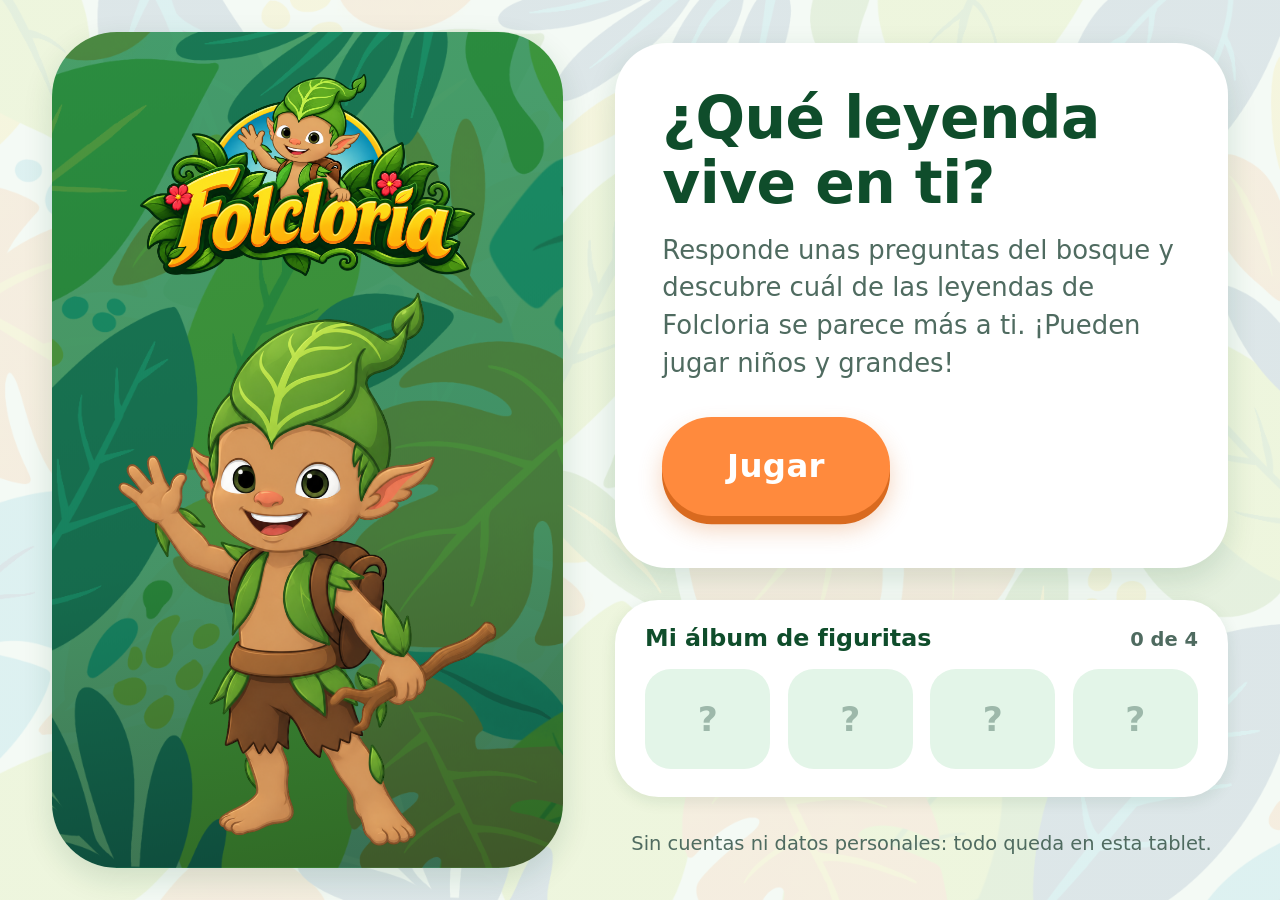
==== index.html @ a10d9052 "Rename entry file to index.html" ====
<!DOCTYPE html>
<html lang="es">
<head>
  <meta charset="utf-8">
  <meta name="viewport" content="width=device-width, initial-scale=1, maximum-scale=1, user-scalable=no, viewport-fit=cover">
  <title>¿Qué leyenda vive en ti? · Folcloria</title>
  <meta name="description" content="Responde unas preguntas del bosque y descubre qué leyenda de Folcloria vive en ti.">
  <meta name="theme-color" content="#1f8a4c">
  <!-- Tablet: al agregar a la pantalla de inicio se abre a pantalla completa -->
  <meta name="apple-mobile-web-app-capable" content="yes">
  <meta name="mobile-web-app-capable" content="yes">
  <meta name="apple-mobile-web-app-status-bar-style" content="black-translucent">
  <meta name="apple-mobile-web-app-title" content="Folcloria">
  <link rel="stylesheet" href="style.css">
</head>
<body>
  <div id="app">
    <main id="screen" class="screen" aria-live="polite"></main>

    <!-- Confirmación para salir (en vez del cuadro nativo del navegador) -->
    <div class="modal" id="modal" hidden>
      <div class="modal-card" role="dialog" aria-modal="true" aria-labelledby="modalTitle">
        <h2 id="modalTitle">¿Salir del juego?</h2>
        <p>Se perderá este turno.</p>
        <div class="btn-row">
          <button class="btn btn-secondary" data-act="exit-no">Seguir jugando</button>
          <button class="btn btn-primary" data-act="exit-yes">Salir</button>
        </div>
      </div>
    </div>

    <div class="toast" id="toast" role="status" aria-live="polite"></div>
  </div>

  <!-- Aviso si la tablet está en vertical -->
  <div id="rotate" role="alert">
    <div class="rot-icon" aria-hidden="true">🔄</div>
    <h2>Gira la tablet</h2>
    <p>Este juego se juega con la pantalla en horizontal.</p>
  </div>

  <script src="script.js"></script>
</body>
</html>
---- style.css ----
/* ==========================================================
   FOLCLORIA — Juego "¿Qué leyenda vive en ti?"  ·  versión TABLET HORIZONTAL
   Misma identidad visual del app (verde, azul, amarillo y naranja).
   Todo el tamaño se calcula en "rem", y el rem se ajusta al tamaño de la pantalla
   (ver html { font-size }), así el juego se ve bien de 1024×768 a 1366×1024.
   ========================================================== */
:root {
  --green-900: #0f4d2b;
  --green-700: #1a7a43;
  --green-600: #1f8a4c;
  --green-100: #e3f5e8;
  --blue: #2a9fd6;
  --blue-100: #def2fb;
  --yellow: #ffc93c;
  --yellow-100: #fff4cf;
  --orange: #ff8a3d;
  --orange-100: #ffe6d3;
  --ink: #17332a;
  --ink-soft: #4f6b60;
  --bg: #f4faf5;
  --card: #ffffff;
  --shadow: 0 .5rem 1.4rem rgba(15, 77, 43, .14);
  --shadow-sm: 0 .2rem .7rem rgba(15, 77, 43, .10);
  --sat: env(safe-area-inset-top, 0px);
  --sab: env(safe-area-inset-bottom, 0px);
  --sal: env(safe-area-inset-left, 0px);
  --sar: env(safe-area-inset-right, 0px);
  --font: -apple-system, BlinkMacSystemFont, "SF Pro Rounded", "Nunito", "Segoe UI", Roboto, system-ui, sans-serif;
}

/* 1rem ≈ 19.7px en una tablet de 1180×820; escala con la pantalla */
html { font-size: clamp(14px, min(2.4vh, 1.7vw), 26px); }
* { box-sizing: border-box; -webkit-tap-highlight-color: transparent; }
html, body { margin: 0; height: 100%; background: var(--green-700); }
body {
  font-family: var(--font); color: var(--ink); -webkit-text-size-adjust: 100%; -webkit-font-smoothing: antialiased;
  overscroll-behavior: none; touch-action: manipulation;
  user-select: none; -webkit-user-select: none; -webkit-touch-callout: none;
}
input { user-select: text; -webkit-user-select: text; }
img { max-width: 100%; display: block; -webkit-user-drag: none; }
button, input { font: inherit; color: inherit; }
button { cursor: pointer; }
h1, h2, h3, p { margin: 0; }

#app { position: fixed; inset: 0; background: var(--bg); overflow: hidden; }
/* Fondo con el brand pattern (se activa desde script.js si el archivo existe) */
#app.has-pattern { background-image: linear-gradient(var(--veil), var(--veil)), var(--pattern); background-size: cover; background-position: center; }

.screen {
  position: absolute; inset: 0; overflow-x: hidden; overflow-y: auto; display: flex; flex-direction: column;
  padding: calc(var(--sat) + 1.5rem) calc(var(--sar) + 2.4rem) calc(var(--sab) + 1.5rem) calc(var(--sal) + 2.4rem);
}
.screen > * { min-width: 0; min-height: 0; }
.screen.in { animation: viewIn .35s ease both; }
@keyframes viewIn { from { opacity: 0; transform: translateY(.8rem); } to { opacity: 1; transform: none; } }
@media (prefers-reduced-motion: reduce) { * { animation: none !important; transition: none !important; scroll-behavior: auto !important; } }

/* ---------- Imágenes con reserva ---------- */
.ph-wrap { position: relative; }
.ph-wrap img { width: 100%; height: 100%; object-fit: contain; }
.ph-label { display: none; }
.ph-wrap.missing {
  display: flex; align-items: center; justify-content: center; text-align: center;
  border: .15rem dashed rgba(31, 138, 76, .45); border-radius: 1rem; padding: .6rem;
  background: repeating-linear-gradient(45deg, rgba(31, 138, 76, .06) 0 .7rem, rgba(42, 159, 214, .06) .7rem 1.4rem);
}
.ph-wrap.missing img { display: none; }
.ph-wrap.missing .ph-label { display: block; font-size: .75rem; font-weight: 800; color: var(--green-700); line-height: 1.3; }

/* ---------- Botones ---------- */
.btn {
  display: inline-flex; align-items: center; justify-content: center; gap: .5rem;
  min-height: 3.7rem; padding: 0 2rem; border: 0; border-radius: 999px;
  font-weight: 900; font-size: 1.2rem; letter-spacing: .01em; transition: transform .15s ease, box-shadow .15s ease;
}
.btn:active { transform: scale(.97); }
.btn-primary { background: var(--orange); color: #fff; box-shadow: 0 .38rem 0 #d96a1f, 0 .6rem 1.1rem rgba(217, 106, 31, .3); margin-bottom: .38rem; }
.btn-primary:active { box-shadow: 0 .12rem 0 #d96a1f; transform: translateY(.25rem); }
.btn-secondary { background: #fff; color: var(--green-700); border: .16rem solid var(--green-600); }
.btn-ghost { background: transparent; color: var(--green-700); min-height: 3rem; font-size: 1.05rem; }
.btn.block-btn { width: 100%; }
.btn-row { display: flex; gap: 1rem; }
.btn-row .btn { flex: 1; padding: 0 1rem; white-space: nowrap; }

.card { background: var(--card); border-radius: 2.4rem; box-shadow: var(--shadow); padding: 2rem 2.2rem; }
.center { text-align: center; }
.fine { color: var(--ink-soft); font-size: .9rem; line-height: 1.4; text-align: center; }
.icon-btn {
  width: 3.4rem; height: 3.4rem; flex: none; border-radius: 50%; border: 0; background: #fff; box-shadow: var(--shadow-sm);
  font-size: 1.6rem; line-height: 1; color: var(--green-700); font-weight: 900;
}

/* ---------- Dos columnas ---------- */
.land { flex: 1; display: grid; grid-template-columns: 5fr 6fr; gap: 2.4rem; min-height: 0; }
.hero-panel {
  position: relative; overflow: hidden; min-height: 0; border-radius: 3rem; padding: 1.6rem 2rem 1rem;
  display: flex; flex-direction: column; align-items: center; gap: .4rem; box-shadow: var(--shadow);
  background: linear-gradient(170deg, var(--green-600) 0%, var(--green-700) 60%, var(--green-900) 100%);
}
#app.has-pattern .hero-panel {
  background-image: linear-gradient(170deg, rgba(31, 138, 76, var(--hero-a)) 0%, rgba(26, 122, 67, var(--hero-a)) 60%, rgba(15, 77, 43, var(--hero-a)) 100%), var(--pattern);
  background-size: cover, cover; background-position: center, center top;
}
.hero-panel .logo { width: min(82%, 25rem); aspect-ratio: 16 / 8; flex: none; }
.hero-panel .mascot { flex: 1; min-height: 0; width: 100%; }
.hero-panel .missing { border-color: rgba(255, 255, 255, .6); background: rgba(255, 255, 255, .1); }
.hero-panel .missing .ph-label { color: #fff; }

/* ---------- INTRO ---------- */
.intro-right { display: flex; flex-direction: column; justify-content: center; gap: 1.5rem; }
.intro-right .card h1 { font-size: 2.7rem; font-weight: 900; color: var(--green-900); letter-spacing: -.01em; line-height: 1.1; }
.intro-right .card p { margin: .8rem 0 1.6rem; color: var(--ink-soft); line-height: 1.45; font-size: 1.2rem; }
.album { background: #fff; border-radius: 2rem; box-shadow: var(--shadow-sm); padding: 1.1rem 1.4rem 1.3rem; }
.album h3 { font-size: 1.1rem; font-weight: 900; color: var(--green-900); display: flex; justify-content: space-between; align-items: baseline; }
.album h3 small { color: var(--ink-soft); font-weight: 700; font-size: .9rem; }
.slots { display: grid; grid-template-columns: repeat(4, 1fr); gap: .8rem; margin-top: .8rem; }
.slot { aspect-ratio: 1.25; border-radius: 1.2rem; background: var(--green-100); display: grid; place-items: center; font-size: 1.6rem; font-weight: 900; color: #9db8aa; overflow: hidden; }
.slot.on { background: var(--yellow-100); box-shadow: inset 0 0 0 .2rem var(--yellow); }
.slot .ph-wrap { width: 100%; height: 100%; padding: .2rem; }
.slot .ph-wrap.missing { font-size: 0; border: 0; background: none; padding: 0; }

/* ---------- SETUP (centrado y grande) ---------- */
.setup { flex: 1; display: flex; flex-direction: column; min-height: 0; }
.setup > .icon-btn { align-self: flex-start; }
.setup-wrap { flex: 1; min-height: 0; display: grid; place-items: center; }
.setup-card {
  width: min(48rem, 100%); background: #fff; border-radius: 3rem; box-shadow: var(--shadow); padding: 2rem 2.8rem 2.2rem;
  display: flex; flex-direction: column; gap: 1.3rem; text-align: center;
}
.setup-card h1 { font-size: 2.8rem; font-weight: 900; color: var(--green-900); letter-spacing: -.01em; line-height: 1.1; }
.field { display: flex; flex-direction: column; gap: .55rem; text-align: left; }
.field > span { font-weight: 800; font-size: 1.2rem; color: var(--ink-soft); }
.pname {
  width: 100%; height: 4.4rem; border-radius: 1.3rem; border: .17rem solid var(--green-100); background: var(--green-100);
  padding: 0 1.3rem; font-size: 1.6rem; font-weight: 800; color: var(--ink); text-align: center;
}
.pname:focus { outline: none; border-color: var(--green-600); background: #fff; }
.pname::placeholder { color: #8aa498; font-weight: 700; }
.seg { display: grid; grid-template-columns: minmax(0, 1fr) minmax(0, 1fr); gap: .9rem; }
.seg button {
  min-height: 5.6rem; border-radius: 1.5rem; border: .17rem solid var(--green-100); background: #fff; color: var(--ink-soft);
  font-weight: 900; font-size: 1.5rem; line-height: 1.15; padding: .5rem .8rem;
}
.seg button small { display: block; font-weight: 700; font-size: 1rem; opacity: .85; margin-top: .25rem; }
.seg button.on { border-color: var(--green-600); background: var(--green-600); color: #fff; }
.opt { display: flex; align-items: center; justify-content: center; gap: .8rem; background: var(--blue-100); color: #0d5a7d; border-radius: 1.2rem; padding: .8rem 1.2rem; font-weight: 700; font-size: 1.05rem; line-height: 1.25; text-align: left; }
.opt input { width: 1.7rem; height: 1.7rem; accent-color: var(--green-600); flex: none; }
.btn-xl { min-height: 4.6rem; font-size: 1.5rem; padding: 0 3rem; }

/* ---------- PREGUNTAS ---------- */
.qscreen { flex: 1; display: flex; flex-direction: column; gap: 1.2rem; min-height: 0; }
.qtop { display: flex; align-items: center; gap: 1.6rem; }
.dots { flex: 1; display: flex; gap: .6rem; justify-content: center; max-width: 42rem; margin: 0 auto; }
.dot { flex: 1; height: .85rem; border-radius: 999px; background: #cfe3d6; transition: background .3s ease; }
.dot.done { background: var(--green-600); }
.dot.now { background: var(--yellow); box-shadow: 0 0 0 .15rem #fff, 0 0 0 .3rem var(--yellow); }
.who { display: flex; align-items: center; gap: .5rem; font-weight: 800; font-size: 1.1rem; color: var(--ink-soft); min-width: 8rem; justify-content: flex-end; }
.who span:last-child { max-width: 11rem; overflow: hidden; text-overflow: ellipsis; white-space: nowrap; }
.qbody { flex: 1; min-height: 0; display: grid; grid-template-columns: 4fr 7fr; gap: 2.2rem; }
.qleft { display: flex; flex-direction: column; gap: .8rem; min-height: 0; }
.qcard {
  position: relative; flex: 1; min-height: 0; display: flex; flex-direction: column; justify-content: center;
  background: var(--yellow-100); border-radius: 2.4rem; padding: 1.6rem 1.8rem; box-shadow: var(--shadow-sm);
}
.qhead { display: flex; align-items: center; justify-content: space-between; gap: 1rem; margin-bottom: 1rem; }
.qcard .n { background: var(--orange); color: #fff; font-weight: 900; font-size: .9rem; padding: .25rem .8rem; border-radius: 999px; }
.qcard h2 { font-size: 2.2rem; font-weight: 900; color: var(--green-900); line-height: 1.2; }
.speak { flex: none; width: 3.4rem; height: 3.4rem; border-radius: 50%; border: 0; background: #fff; box-shadow: var(--shadow-sm); font-size: 1.5rem; }
.qmascot { height: 16vh; max-width: 100%; object-fit: contain; align-self: flex-start; margin-left: .6rem; flex: none; }
.answers { display: grid; grid-template-columns: 1fr 1fr; grid-template-rows: 1fr 1fr; gap: 1.2rem; min-height: 0; }
.ans {
  display: flex; flex-direction: column; align-items: center; justify-content: center; gap: .6rem; text-align: center;
  padding: 1rem 1.4rem; border-radius: 2.2rem; border: .22rem solid #fff; min-height: 0;
  font-weight: 900; font-size: 1.45rem; line-height: 1.2; color: var(--green-900); box-shadow: var(--shadow-sm);
  transition: transform .15s ease, border-color .15s ease, background .15s ease;
}
.ans:nth-child(1) { background: var(--blue-100); }
.ans:nth-child(2) { background: var(--yellow-100); }
.ans:nth-child(3) { background: var(--green-100); }
.ans:nth-child(4) { background: var(--orange-100); }
.ans .em { font-size: 3.6rem; line-height: 1; }
.ans:active { transform: scale(.97); }
.ans.chosen { border-color: var(--green-600); background: #fff; transform: scale(1.03); box-shadow: 0 0 0 .3rem rgba(31, 138, 76, .25); }
.answers.locked { pointer-events: none; }
.answers.locked .ans:not(.chosen) { opacity: .45; }
/* modo Explorador: todo más grande */
.kid .qcard h2 { font-size: 2.4rem; }
.kid .ans { font-size: 1.65rem; }
.kid .ans .em { font-size: 4.6rem; }

/* ---------- RESULTADO ---------- */
.rscreen { flex: 1; display: grid; grid-template-columns: 5fr 7fr; gap: 2.2rem; min-height: 0; }
.rleft { display: flex; flex-direction: column; align-items: center; gap: .7rem; min-height: 0; }
.badge { flex: none; background: var(--orange-100); color: #8a3d00; font-weight: 800; font-size: 1rem; padding: .35rem 1rem; border-radius: 999px; }
.res-art {
  flex: 1; min-height: 0; width: 100%; border-radius: 2.6rem; padding: .5rem; overflow: hidden;
  background: radial-gradient(circle at 50% 40%, #fff, var(--bgc, var(--green-100))); box-shadow: var(--shadow);
}
/* Con el brand pattern: fondo con textura tintada con el color de la leyenda */
#app.has-pattern .res-art {
  background-image: linear-gradient(rgba(255, 255, 255, .42), rgba(255, 255, 255, .42)), linear-gradient(var(--bgc, var(--green-100)), var(--bgc, var(--green-100))), var(--pattern);
  background-size: cover; background-position: center; background-blend-mode: normal, soft-light, normal;
}
.res-art.missing { border-radius: 2.6rem; }
.res-title { text-align: center; flex: none; }
.res-title .pre { color: var(--ink-soft); font-weight: 800; font-size: 1.1rem; }
.res-title h1 { font-size: 2.7rem; font-weight: 900; color: var(--green-900); letter-spacing: -.01em; line-height: 1.05; margin-top: .1rem; }
.res-title p { color: var(--ink-soft); font-weight: 700; font-size: 1.15rem; margin-top: .25rem; }
.actions { width: 100%; margin-top: auto; display: grid; gap: .8rem; flex: none; }
.actions .btn + .btn { margin-top: 0; }
.rright {
  min-height: 0; overflow-y: auto; padding: .3rem; margin: -.3rem;
  display: grid; grid-template-columns: 1fr 1fr; grid-auto-rows: minmax(min-content, 1fr); gap: 1rem; align-content: stretch;
}
.block { background: #fff; border-radius: 1.8rem; padding: 1.1rem 1.3rem; box-shadow: var(--shadow-sm); min-height: 0; }
.block h2 { font-size: 1.2rem; font-weight: 900; color: var(--green-900); display: flex; align-items: center; gap: .5rem; }
.block p { margin-top: .5rem; line-height: 1.4; color: var(--ink-soft); font-size: 1.05rem; }
.b-yellow { background: var(--yellow-100); }
.b-blue { background: var(--blue-100); }
.b-green { background: var(--green-100); }
.b-orange { background: var(--orange-100); }
.mix { display: grid; gap: .55rem; margin-top: .7rem; }
.mrow { display: grid; grid-template-columns: 5.6rem 1fr 2.8rem; align-items: center; gap: .6rem; font-size: .95rem; font-weight: 800; color: var(--ink); }
.mrow .bar { height: .9rem; border-radius: 999px; background: #e8f0ea; overflow: hidden; }
.mrow .bar i { display: block; height: 100%; border-radius: 999px; background: var(--c); width: 0; transition: width .9s cubic-bezier(.2, .8, .2, 1); }
.mrow b { text-align: right; color: var(--ink-soft); font-size: .9rem; }
.friend { display: flex; align-items: center; gap: .9rem; margin-top: .6rem; }
.friend .thumb { width: 5rem; height: 5rem; border-radius: 1.4rem; background: #fff; flex: none; padding: .3rem; }
.friend p { margin: 0; }

/* ---------- Confirmación, aviso y toast ---------- */
.modal { position: absolute; inset: 0; z-index: 80; background: rgba(10, 40, 25, .55); display: grid; place-items: center; padding: 2rem; animation: viewIn .2s ease both; }
.modal[hidden] { display: none; }
.modal-card { background: #fff; border-radius: 2.4rem; padding: 2.2rem 2.4rem; width: min(34rem, 100%); text-align: center; box-shadow: 0 1.5rem 4rem rgba(0, 0, 0, .35); }
.modal-card h2 { font-size: 2rem; font-weight: 900; color: var(--green-900); }
.modal-card p { color: var(--ink-soft); font-size: 1.2rem; margin: .5rem 0 1.6rem; }
.toast {
  position: absolute; left: 50%; bottom: calc(var(--sab) + 1.6rem); z-index: 90; transform: translate(-50%, 1rem); opacity: 0; pointer-events: none;
  background: var(--green-900); color: #fff; font-weight: 800; font-size: 1.05rem; padding: .8rem 1.4rem; border-radius: 999px; transition: .25s ease; white-space: nowrap;
}
.toast.show { opacity: 1; transform: translate(-50%, 0); }

#rotate {
  display: none; position: fixed; inset: 0; z-index: 200; flex-direction: column; align-items: center; justify-content: center; text-align: center;
  padding: 2rem; color: #fff; background: linear-gradient(170deg, var(--green-600), var(--green-900));
}
#rotate .rot-icon { font-size: 5rem; margin-bottom: 1rem; }
#rotate h2 { font-size: 2.2rem; font-weight: 900; }
#rotate p { font-size: 1.2rem; margin-top: .6rem; opacity: .9; }
@media (orientation: portrait) { #rotate { display: flex; } }

:focus-visible { outline: .2rem solid var(--blue); outline-offset: .15rem; }
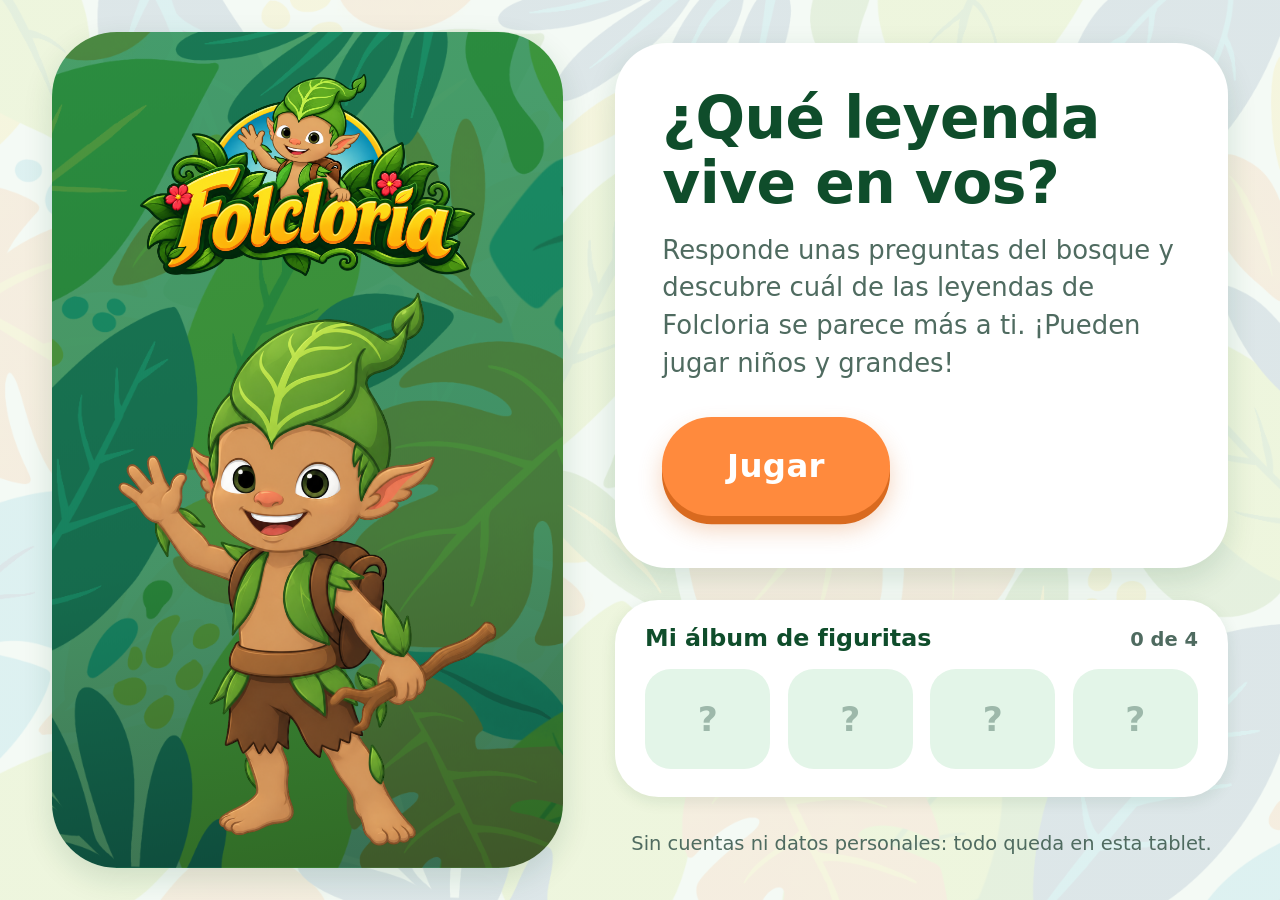
==== commit 45852522: "vive en vos" ====
--- a/index.html
+++ b/index.html
@@ -3,8 +3,8 @@
 <head>
   <meta charset="utf-8">
   <meta name="viewport" content="width=device-width, initial-scale=1, maximum-scale=1, user-scalable=no, viewport-fit=cover">
-  <title>¿Qué leyenda vive en ti? · Folcloria</title>
-  <meta name="description" content="Responde unas preguntas del bosque y descubre qué leyenda de Folcloria vive en ti.">
+  <title>¿Qué leyenda vive en vos? · Folcloria</title>
+  <meta name="description" content="Responde unas preguntas del bosque y descubre qué leyenda de Folcloria vive en vos.">
   <meta name="theme-color" content="#1f8a4c">
   <!-- Tablet: al agregar a la pantalla de inicio se abre a pantalla completa -->
   <meta name="apple-mobile-web-app-capable" content="yes">
--- a/style.css
+++ b/style.css
@@ -1,5 +1,5 @@
 /* ==========================================================
-   FOLCLORIA — Juego "¿Qué leyenda vive en ti?"  ·  versión TABLET HORIZONTAL
+   FOLCLORIA — Juego "¿Qué leyenda vive en vos?"  ·  versión TABLET HORIZONTAL
    Misma identidad visual del app (verde, azul, amarillo y naranja).
    Todo el tamaño se calcula en "rem", y el rem se ajusta al tamaño de la pantalla
    (ver html { font-size }), así el juego se ve bien de 1024×768 a 1366×1024.
